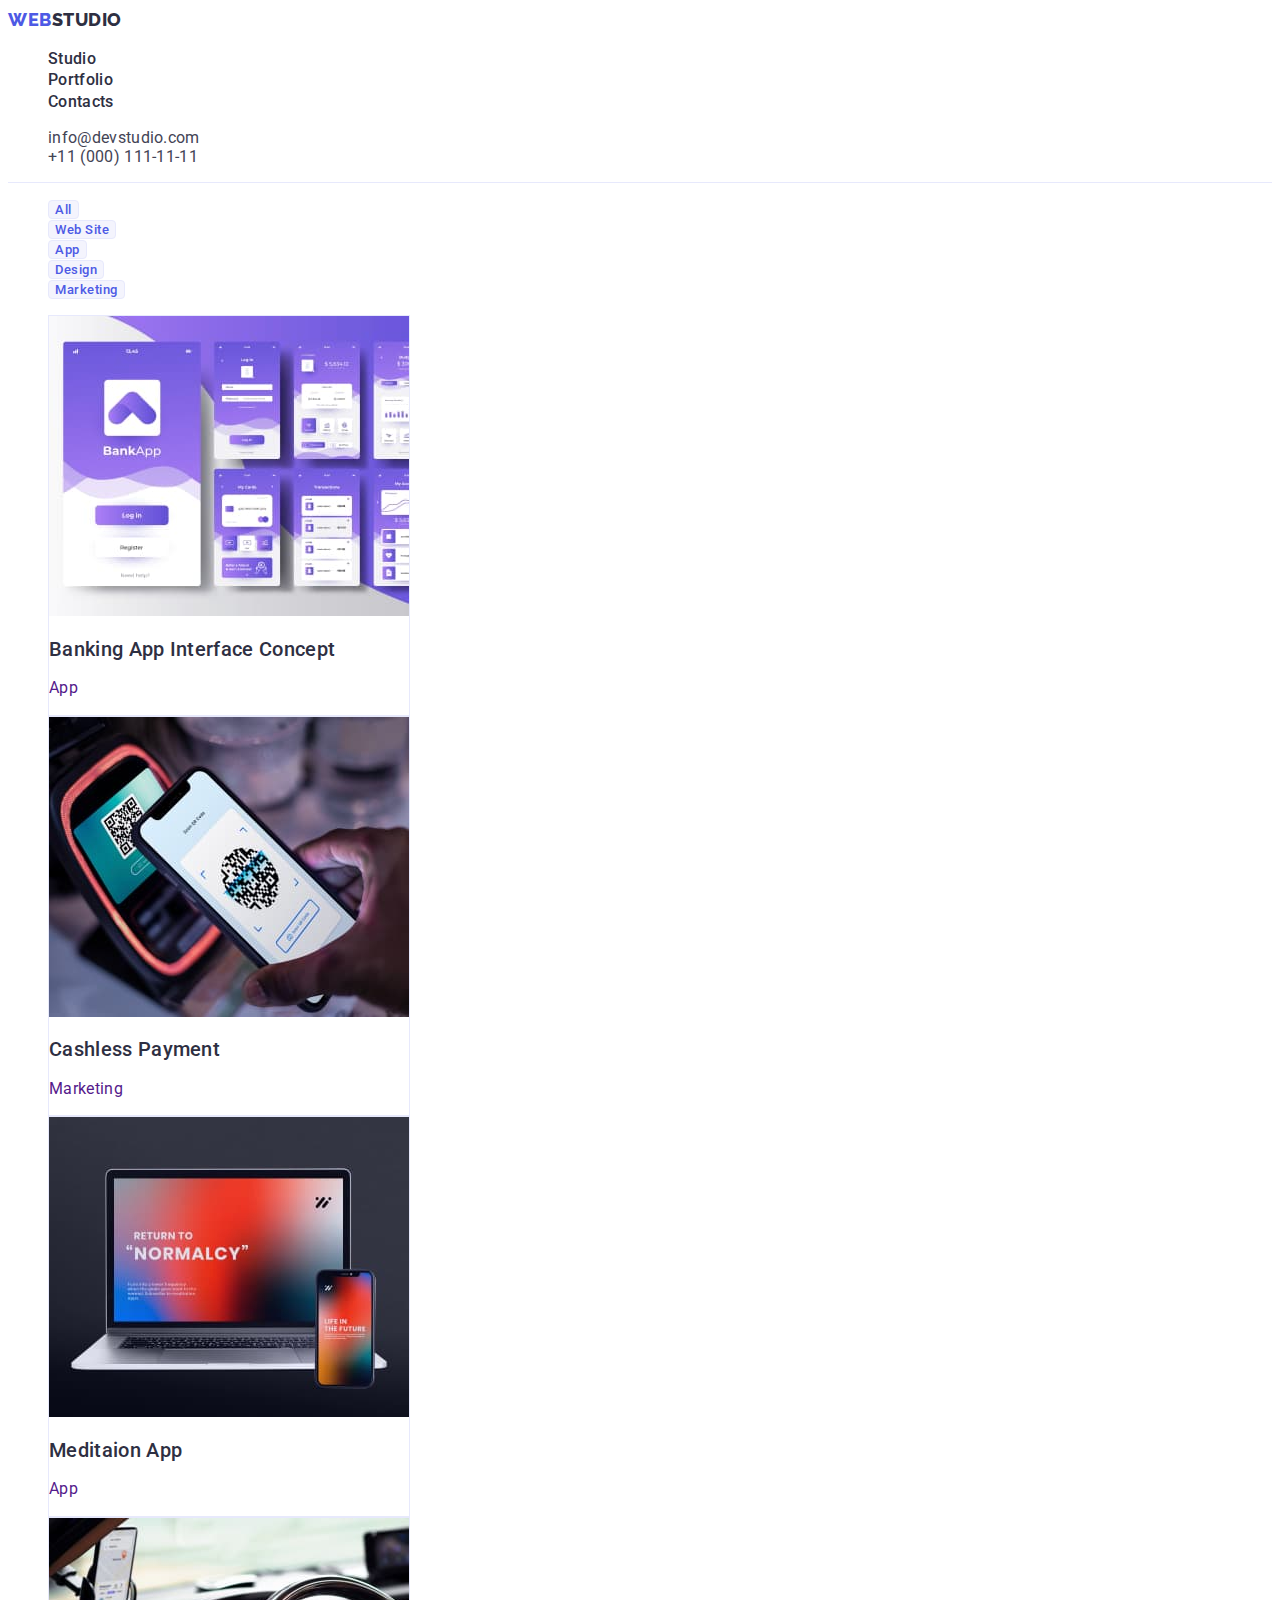
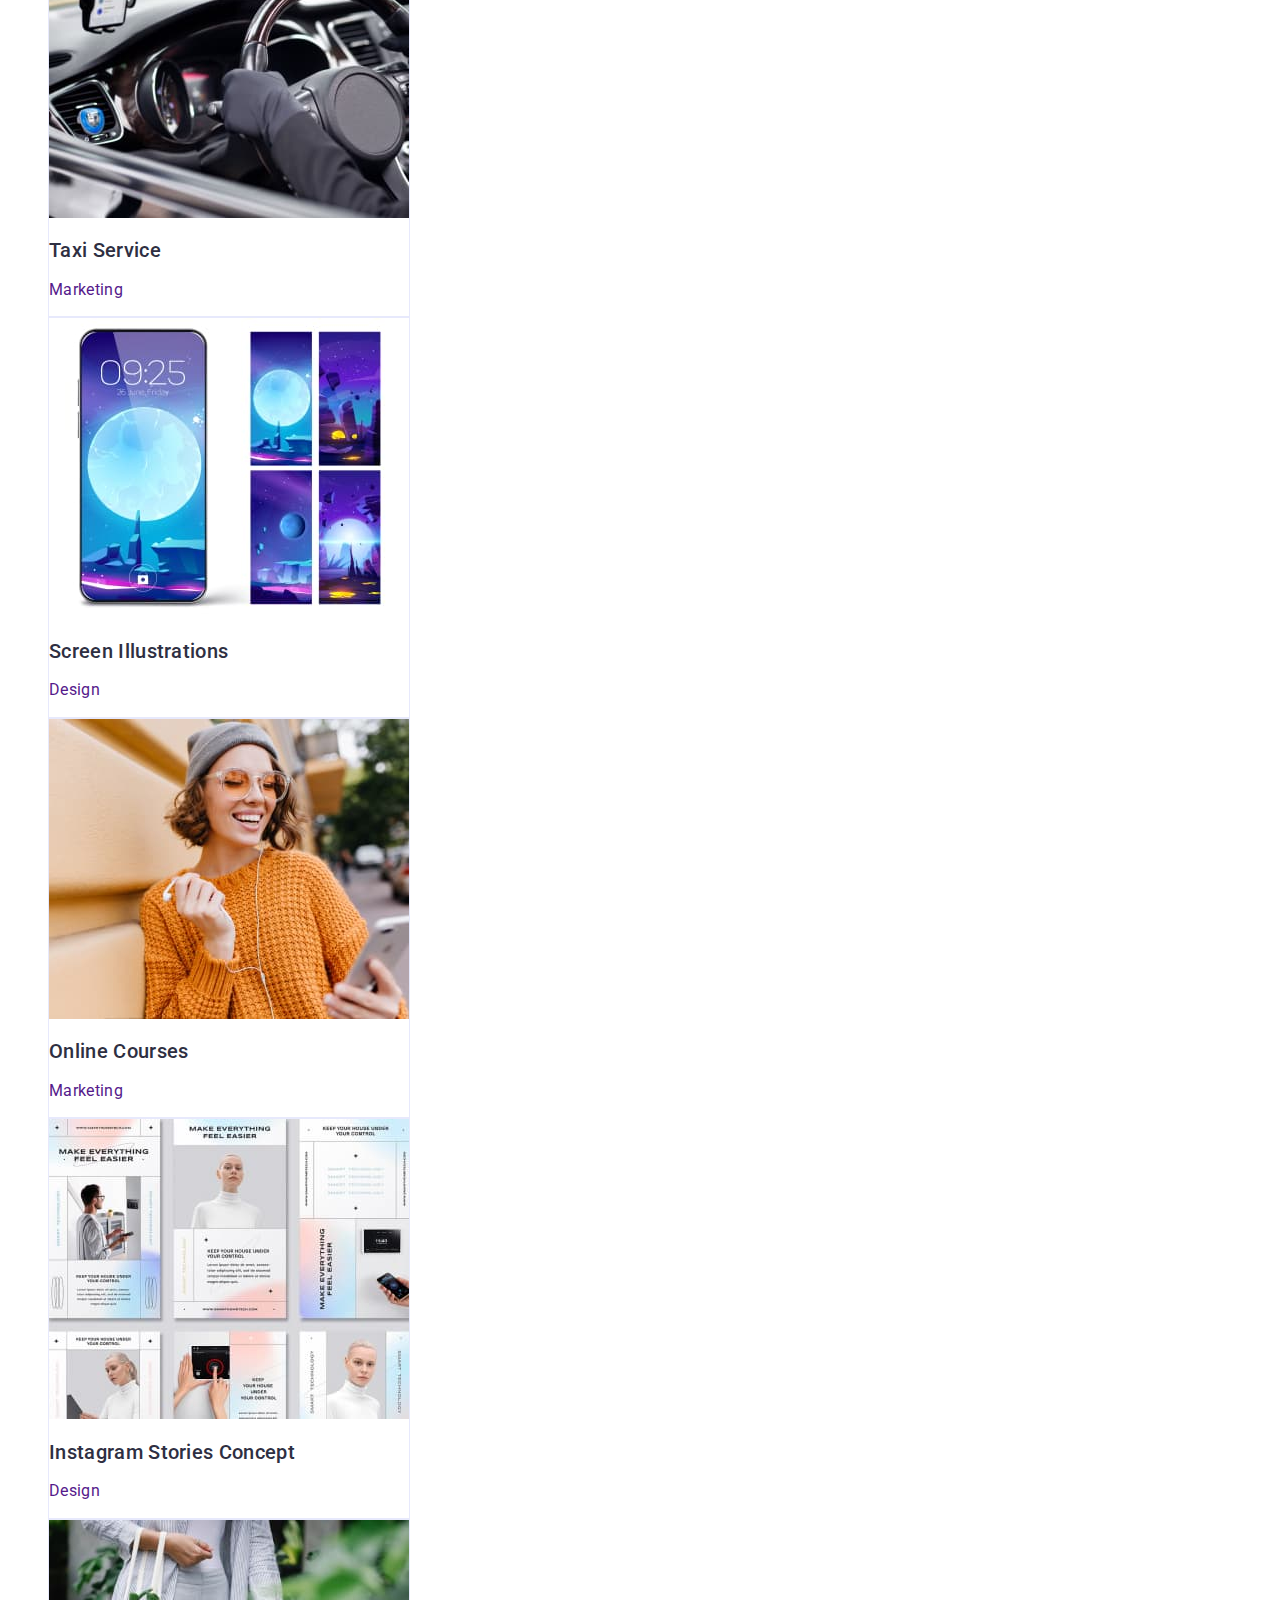
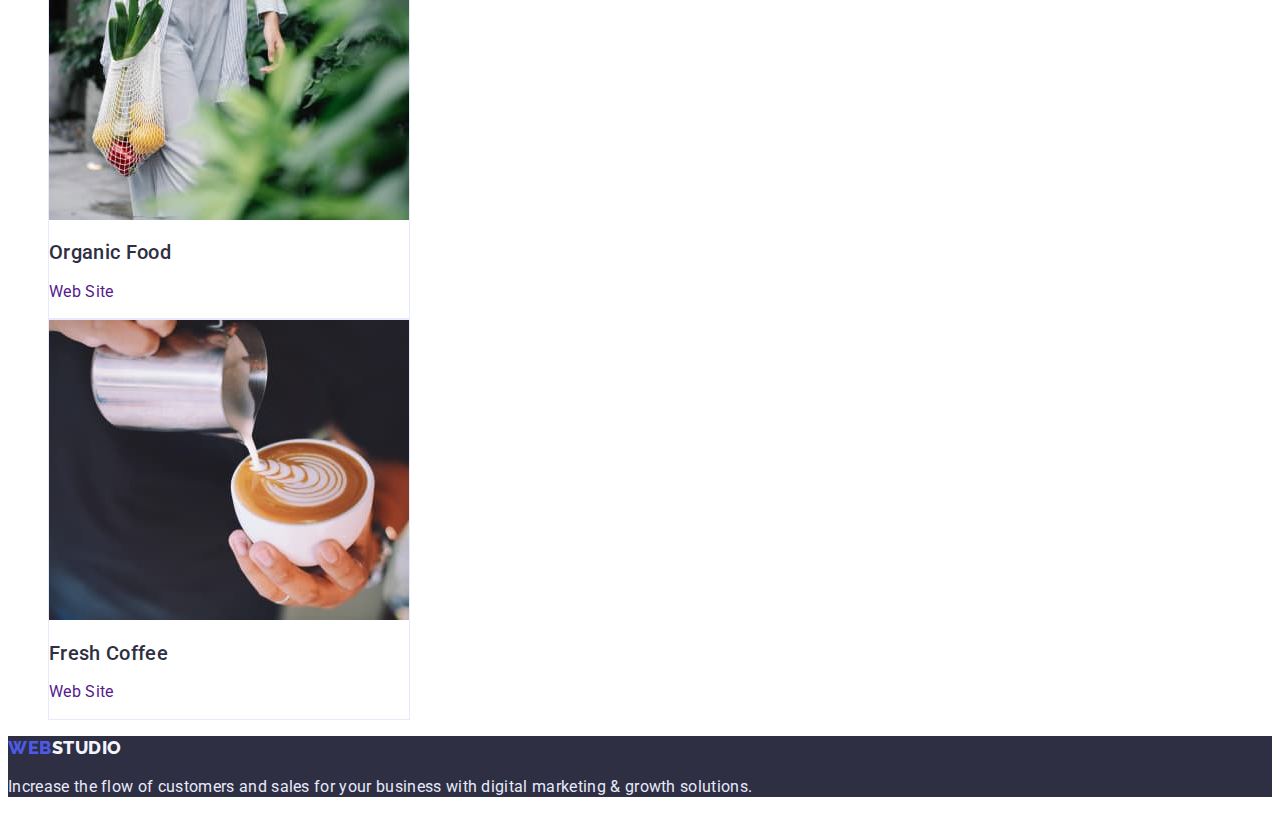
==== portfolio.html @ 5348a823 "Initial commit" ====
<!DOCTYPE html>
<html lang="en">
  <head>
    <meta charset="UTF-8" />
    <meta http-equiv="X-UA-Compatible" content="IE=edge" />
    <meta name="viewport" content="width=device-width, initial-scale=1.0" />
    <link rel="preconnect" href="https://fonts.googleapis.com" />
    <link rel="preconnect" href="https://fonts.gstatic.com" crossorigin />
    <link
      href="https://fonts.googleapis.com/css2?family=Roboto:wght@400;500;700&family=Raleway:wght@800&display=swap"
      rel="stylesheet"
    />
    <link rel="stylesheet" href="css/styles.css" />
    <title>Portfolio</title>
  </head>
  <body class="body">
    <header class="header">
      <!--Navigation-->
      <nav class="navigation">
        <!--Logo-->
        <a class="logo" href=".">Web<span class="header-logo">Studio</span></a>
        <ul class="nav-ul">
          <li><a class="nav-a" href=".">Studio</a></li>
          <li><a class="nav-a" href="portfolio.html">Portfolio</a></li>
          <li><a class="nav-a" href="">Contacts</a></li>
        </ul>
      </nav>
      <address class="address">
        <ul class="address-ul">
          <li>
            <a class="address-a" href="mailto:info@devstudio.com"
              >info@devstudio.com</a
            >
          </li>
          <li>
            <a class="address-a" href="tel:+110001111111"
              >+11 (000) 111-11-11</a
            >
          </li>
        </ul>
      </address>
    </header>
    <main class="portfolio-main">
      <!-- Hero -->
      <section class="portfolio-section-hero">
        <h1 class="visually-hidden">Portfolio</h1>
        <!-- buttons -->
        <ul class="portfolio-hero-btns">
          <li><button class="portfolio-hero-btn" type="button">All</button></li>
          <li>
            <button class="portfolio-hero-btn" type="button">Web Site</button>
          </li>
          <li><button class="portfolio-hero-btn" type="button">App</button></li>
          <li>
            <button class="portfolio-hero-btn" type="button">Design</button>
          </li>
          <li>
            <button class="portfolio-hero-btn" type="button">Marketing</button>
          </li>
        </ul>
        <!-- images -->
        <ul class="portfolio-hero-ul">
          <li class="portfolio-hero-items">
            <a class="portfolio-hero-a" href="">
              <img
                class="portfolio-hero-img"
                src="./images/img-portfolio1.jpg"
                alt="Banking App Interface"
              />
              <h2 class="portfolio-hero-h2">Banking App Interface Concept</h2>
              <p class="portfolio-hero-p">App</p>
            </a>
          </li>
          <li class="portfolio-hero-items">
            <a class="portfolio-hero-a" href="">
              <img
                class="portfolio-hero-img"
                src="./images/img-portfolio2.jpg"
                alt="Cashless payment"
              />
              <h2 class="portfolio-hero-h2">Cashless Payment</h2>
              <p class="portfolio-hero-p">Marketing</p>
            </a>
          </li>
          <li class="portfolio-hero-items">
            <a class="portfolio-hero-a" href="">
              <img
                class="portfolio-hero-img"
                src="./images/img-portfolio3.jpg"
                alt="Title pages mediation app"
              />
              <h2 class="portfolio-hero-h2">Meditaion App</h2>
              <p class="portfolio-hero-p">App</p>
            </a>
          </li>
          <li class="portfolio-hero-items">
            <a class="portfolio-hero-a" href="">
              <img
                class="portfolio-hero-img"
                src="./images/img-portfolio4.jpg"
                alt="Taxi cab"
              />
              <h2 class="portfolio-hero-h2">Taxi Service</h2>
              <p class="portfolio-hero-p">Marketing</p>
            </a>
          </li>
          <li class="portfolio-hero-items">
            <a class="portfolio-hero-a" href="">
              <img
                class="portfolio-hero-img"
                src="./images/img-portfolio5.jpg"
                alt="Screen Illustration"
              />
              <h2 class="portfolio-hero-h2">Screen Illustrations</h2>
              <p class="portfolio-hero-p">Design</p>
            </a>
          </li>
          <li class="portfolio-hero-items">
            <a class="portfolio-hero-a" href="">
              <img
                class="portfolio-hero-img"
                src="./images/img-portfolio6.jpg"
                alt="Smiling girl"
              />
              <h2 class="portfolio-hero-h2">Online Courses</h2>
              <p class="portfolio-hero-p">Marketing</p>
            </a>
          </li>
          <li class="portfolio-hero-items">
            <a class="portfolio-hero-a" href="">
              <img
                class="portfolio-hero-img"
                src="./images/img-portfolio7.jpg"
                alt="Instagram images"
              />
              <h2 class="portfolio-hero-h2">Instagram Stories Concept</h2>
              <p class="portfolio-hero-p">Design</p>
            </a>
          </li>
          <li class="portfolio-hero-items">
            <a class="portfolio-hero-a" href="">
              <img
                class="portfolio-hero-img"
                src="./images/img-portfolio8.jpg"
                alt="Girl carrying fruit"
              />
              <h2 class="portfolio-hero-h2">Organic Food</h2>
              <p class="portfolio-hero-p">Web Site</p>
            </a>
          </li>
          <li class="portfolio-hero-items">
            <a class="portfolio-hero-a" href="">
              <img
                class="portfolio-hero-img"
                src="./images/img-portfolio9.jpg"
                alt="Cup of fresh Coffee"
              />
              <h2 class="portfolio-hero-h2">Fresh Coffee</h2>
              <p class="portfolio-hero-p">Web Site</p>
            </a>
          </li>
        </ul>
      </section>
    </main>
    <footer class="footer">
      <!--Logo-->
      <a class="logo" href=".">Web<span class="footer-logo">Studio</span></a>
      <p class="footer-p">
        Increase the flow of customers and sales for your business with digital
        marketing & growth solutions.
      </p>
    </footer>
  </body>
</html>
---- css/styles.css ----
/* variables */
:root {
  --col-iris: #4d5ae5;
  --col-ocean: #404bbf;
  --col-navy-blue: #2e2f42;
  --col-green: #31d0aa;
  --col-slate: #434455;
  --col-light-slate: #8e8f99;
  --col-cornflower: #e7e9fc;
  --col-cloud: #f4f4fd;
  --col-navy-blue-modal: rgba(46, 47, 66, 0.4);
  --col-grey: rgba(46, 47, 66, 0.7);
  --col-white: #ffffff;
  --col-background: #e5e5e5;
  --col-btn-shadow: rgba(0, 0, 0, 0.15);
  --col-navy-blue-shadow1: rgba(46, 47, 66, 0.08);
  --col-navy-blue-shadow2: rgba(46, 47, 66, 0.16);
}
/* body */
.body {
  font-family: "Roboto", sans-serif;
  letter-spacing: 0.02em;
  color: var(--col-slate);
}
/* header */
.header {
  border-bottom: 1px solid var(--col-cornflower);
}
/* logo */
.logo {
  font-family: "Raleway", sans-serif;
  font-weight: 800;
  font-size: 18px;
  line-height: calc(24 / 18);
  letter-spacing: 0.03em;
  text-transform: uppercase;
  text-decoration: none;
  color: var(--col-iris);
}
.header-logo {
  color: var(--col-navy-blue);
}
/* nav */

.nav-ul {
  list-style: none;
}
.nav-a {
  font-weight: 500;
  line-height: calc(24 / 18);
  color: var(--col-navy-blue);
  text-decoration: none;
}
.nav-a:hover,
.nav-a:focus {
  color: var(--col-ocean);
}
/* address */
.address-ul {
  list-style: none;
}

.address-a {
  font-style: normal;
  text-decoration: none;
  color: var(--col-slate);
}
.address-a:focus,
.address-a:hover {
  color: var(--col-ocean);
}
/* index */
/* main */
/* index hero */
.index-section-hero {
  background-color: var(--col-navy-blue);
}
.index-hero-h1 {
  width: 494px;
  color: var(--col-white);
  text-align: center;
  font-size: 56px;
  line-height: calc(60 / 56);
}
.index-hero-btn {
  font-family: inherit;
  color: var(--col-white);
  cursor: pointer;
  background-color: var(--col-iris);
  font-weight: 500;
  line-height: calc(24 / 18);
  letter-spacing: 0.04em;
  box-shadow: 0px 4px 4px var(--col-btn-shadow);
  border-radius: 4px;
}
.index-hero-btn:focus,
.index-hero-btn:hover {
  background-color: var(--col-ocean);
}
.visually-hidden {
  position: absolute;
  width: 1px;
  height: 1px;
  margin: -1px;
  border: 0;
  padding: 0;

  white-space: nowrap;
  clip-path: inset(100%);
  clip: rect(0 0 0 0);
  overflow: hidden;
}
/* index section1 */
.index-section1-ul {
  list-style: none;
}
.index-section1-item {
  line-height: calc(24 / 18);
}
.index-section1-h3 {
  font-weight: 500;
  font-size: 20px;
  line-height: calc(24 / 20);
  color: var(--col-navy-blue);
}

/* index section2 work */
.index-section2-h2 {
  font-size: 36px;
  line-height: calc(40 / 36);
  text-align: center;
  text-transform: capitalize;
  color: var(--col-navy-blue);
}
.index-section2-ul {
  list-style: none;
}
.index-section2-item {
  width: 360px;
}
.index-section2-img-work {
  height: 300px;
  border: 1px solid var(--col-cornflower);
}
/* index section3 team */
.index-section3 {
  background-color: var(--col-cloud);
}
.index-section3-h2 {
  font-size: 36px;
  line-height: calc(40 / 36);
  text-align: center;
  text-transform: capitalize;
}
.index-section3-cards {
  list-style: none;
}
.index-section3-cards-item {
  background-color: var(--col-white);
  box-shadow: 0px 1px 6px var(--col-navy-blue-shadow1),
    0px 1px 1px var(--col-navy-blue-shadow2),
    0px 2px 1px var(--col-navy-blue-shadow1);
  border-radius: 0px 0px 4px 4px;
  width: 264px;
}
.index-section3-cards-img {
  height: 260px;
}
.index-section3-cards-h3 {
  font-weight: 500;
  font-size: 20px;
  line-height: calc(24 / 20);
  text-align: center;
  color: var(--col-navy-blue);
}
.index-section3-cards-p {
  line-height: calc(24 / 18);
  text-align: center;
}
/* footer */
.footer {
  background-color: var(--col-navy-blue);
}
.footer-logo {
  color: var(--col-cloud);
}
.footer-p {
  color: var(--col-cornflower);
  line-height: calc(24 / 18);
}
/* portfolio */
/* main */
/* hero */
.portfolio-hero-btns {
  list-style: none;
}
.portfolio-hero-btn {
  font-family: inherit;
  font-weight: 500;
  letter-spacing: 0.04em;
  color: var(--col-iris);
  cursor: pointer;
  background-color: var(--col-cloud);
  border: 1px solid var(--col-cornflower);
  border-radius: 4px;
}
.portfolio-hero-btn:focus,
.portfolio-hero-btn:hover {
  color: var(--col-white);
  background-color: var(--col-ocean);
}
.portfolio-hero-ul {
  list-style: none;
}
.portfolio-hero-items {
  border: 1px solid var(--col-cornflower);
  width: 360px;
}
.portfolio-hero-a {
  text-decoration: none;
}
.portfolio-hero-a:focus,
.portfolio-hero-a:hover {
  text-decoration: none;
  background-color: var(--col-iris);
}

.portfolio-hero-img {
  height: 300px;
}

.portfolio-hero-h2 {
  font-weight: 500;
  font-size: 20px;
  line-height: calc(24 / 20);
  color: var(--col-navy-blue);
}
.portfolio-hero-p {
  line-height: calc(24 / 18);
}
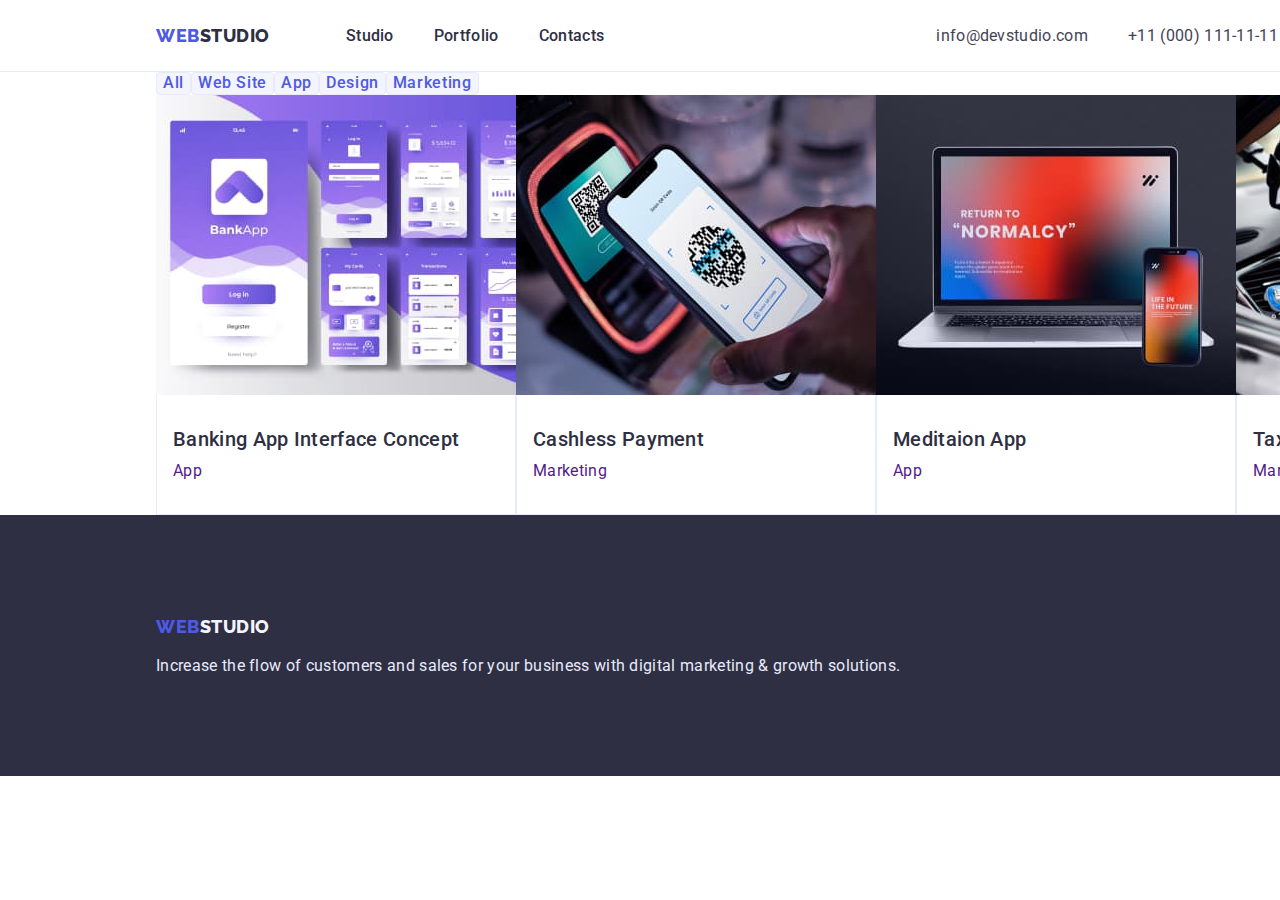
==== commit 607290cf: "css" ====
--- a/portfolio.html
+++ b/portfolio.html
@@ -10,165 +10,202 @@
       href="https://fonts.googleapis.com/css2?family=Roboto:wght@400;500;700&family=Raleway:wght@800&display=swap"
       rel="stylesheet"
     />
+    <link
+      rel="stylesheet"
+      href="https://cdnjs.cloudflare.com/ajax/libs/modern-normalize/1.0.0/modern-normalize.min.css"
+    />
     <link rel="stylesheet" href="css/styles.css" />
     <title>Portfolio</title>
   </head>
   <body class="body">
     <header class="header">
-      <!--Navigation-->
-      <nav class="navigation">
-        <!--Logo-->
+      <div class="container container-flex">
+        <!--Navigation-->
         <a class="logo" href=".">Web<span class="header-logo">Studio</span></a>
-        <ul class="nav-ul">
-          <li><a class="nav-a" href=".">Studio</a></li>
-          <li><a class="nav-a" href="portfolio.html">Portfolio</a></li>
-          <li><a class="nav-a" href="">Contacts</a></li>
-        </ul>
-      </nav>
-      <address class="address">
-        <ul class="address-ul">
-          <li>
-            <a class="address-a" href="mailto:info@devstudio.com"
-              >info@devstudio.com</a
-            >
-          </li>
-          <li>
-            <a class="address-a" href="tel:+110001111111"
-              >+11 (000) 111-11-11</a
-            >
-          </li>
-        </ul>
-      </address>
+        <nav class="navigation">
+          <!--Logo-->
+
+          <ul class="nav-ul">
+            <li><a class="nav-a" href=".">Studio</a></li>
+            <li><a class="nav-a" href="portfolio.html">Portfolio</a></li>
+            <li><a class="nav-a" href="">Contacts</a></li>
+          </ul>
+        </nav>
+        <address class="address">
+          <ul class="address-ul">
+            <li>
+              <a class="address-a" href="mailto:info@devstudio.com"
+                >info@devstudio.com</a
+              >
+            </li>
+            <li>
+              <a class="address-a" href="tel:+110001111111"
+                >+11 (000) 111-11-11</a
+              >
+            </li>
+          </ul>
+        </address>
+      </div>
     </header>
     <main class="portfolio-main">
       <!-- Hero -->
       <section class="portfolio-section-hero">
-        <h1 class="visually-hidden">Portfolio</h1>
-        <!-- buttons -->
-        <ul class="portfolio-hero-btns">
-          <li><button class="portfolio-hero-btn" type="button">All</button></li>
-          <li>
-            <button class="portfolio-hero-btn" type="button">Web Site</button>
-          </li>
-          <li><button class="portfolio-hero-btn" type="button">App</button></li>
-          <li>
-            <button class="portfolio-hero-btn" type="button">Design</button>
-          </li>
-          <li>
-            <button class="portfolio-hero-btn" type="button">Marketing</button>
-          </li>
-        </ul>
-        <!-- images -->
-        <ul class="portfolio-hero-ul">
-          <li class="portfolio-hero-items">
-            <a class="portfolio-hero-a" href="">
-              <img
-                class="portfolio-hero-img"
-                src="./images/img-portfolio1.jpg"
-                alt="Banking App Interface"
-              />
-              <h2 class="portfolio-hero-h2">Banking App Interface Concept</h2>
-              <p class="portfolio-hero-p">App</p>
-            </a>
-          </li>
-          <li class="portfolio-hero-items">
-            <a class="portfolio-hero-a" href="">
-              <img
-                class="portfolio-hero-img"
-                src="./images/img-portfolio2.jpg"
-                alt="Cashless payment"
-              />
-              <h2 class="portfolio-hero-h2">Cashless Payment</h2>
-              <p class="portfolio-hero-p">Marketing</p>
-            </a>
-          </li>
-          <li class="portfolio-hero-items">
-            <a class="portfolio-hero-a" href="">
-              <img
-                class="portfolio-hero-img"
-                src="./images/img-portfolio3.jpg"
-                alt="Title pages mediation app"
-              />
-              <h2 class="portfolio-hero-h2">Meditaion App</h2>
-              <p class="portfolio-hero-p">App</p>
-            </a>
-          </li>
-          <li class="portfolio-hero-items">
-            <a class="portfolio-hero-a" href="">
-              <img
-                class="portfolio-hero-img"
-                src="./images/img-portfolio4.jpg"
-                alt="Taxi cab"
-              />
-              <h2 class="portfolio-hero-h2">Taxi Service</h2>
-              <p class="portfolio-hero-p">Marketing</p>
-            </a>
-          </li>
-          <li class="portfolio-hero-items">
-            <a class="portfolio-hero-a" href="">
-              <img
-                class="portfolio-hero-img"
-                src="./images/img-portfolio5.jpg"
-                alt="Screen Illustration"
-              />
-              <h2 class="portfolio-hero-h2">Screen Illustrations</h2>
-              <p class="portfolio-hero-p">Design</p>
-            </a>
-          </li>
-          <li class="portfolio-hero-items">
-            <a class="portfolio-hero-a" href="">
-              <img
-                class="portfolio-hero-img"
-                src="./images/img-portfolio6.jpg"
-                alt="Smiling girl"
-              />
-              <h2 class="portfolio-hero-h2">Online Courses</h2>
-              <p class="portfolio-hero-p">Marketing</p>
-            </a>
-          </li>
-          <li class="portfolio-hero-items">
-            <a class="portfolio-hero-a" href="">
-              <img
-                class="portfolio-hero-img"
-                src="./images/img-portfolio7.jpg"
-                alt="Instagram images"
-              />
-              <h2 class="portfolio-hero-h2">Instagram Stories Concept</h2>
-              <p class="portfolio-hero-p">Design</p>
-            </a>
-          </li>
-          <li class="portfolio-hero-items">
-            <a class="portfolio-hero-a" href="">
-              <img
-                class="portfolio-hero-img"
-                src="./images/img-portfolio8.jpg"
-                alt="Girl carrying fruit"
-              />
-              <h2 class="portfolio-hero-h2">Organic Food</h2>
-              <p class="portfolio-hero-p">Web Site</p>
-            </a>
-          </li>
-          <li class="portfolio-hero-items">
-            <a class="portfolio-hero-a" href="">
-              <img
-                class="portfolio-hero-img"
-                src="./images/img-portfolio9.jpg"
-                alt="Cup of fresh Coffee"
-              />
-              <h2 class="portfolio-hero-h2">Fresh Coffee</h2>
-              <p class="portfolio-hero-p">Web Site</p>
-            </a>
-          </li>
-        </ul>
+        <div class="container">
+          <h1 class="visually-hidden">Portfolio</h1>
+          <!-- buttons -->
+          <ul class="portfolio-hero-btns">
+            <li>
+              <button class="portfolio-hero-btn" type="button">All</button>
+            </li>
+            <li>
+              <button class="portfolio-hero-btn" type="button">Web Site</button>
+            </li>
+            <li>
+              <button class="portfolio-hero-btn" type="button">App</button>
+            </li>
+            <li>
+              <button class="portfolio-hero-btn" type="button">Design</button>
+            </li>
+            <li>
+              <button class="portfolio-hero-btn" type="button">
+                Marketing
+              </button>
+            </li>
+          </ul>
+          <!-- images -->
+          <ul class="portfolio-hero-ul">
+            <li class="portfolio-hero-items">
+              <a class="portfolio-hero-a" href="">
+                <img
+                  class="portfolio-hero-img"
+                  src="./images/img-portfolio1.jpg"
+                  alt="Banking App Interface"
+                />
+                <div class="portfolio-hero-text">
+                  <h2 class="portfolio-hero-h2">
+                    Banking App Interface Concept
+                  </h2>
+                  <p class="portfolio-hero-p">App</p>
+                </div>
+              </a>
+            </li>
+            <li class="portfolio-hero-items">
+              <a class="portfolio-hero-a" href="">
+                <img
+                  class="portfolio-hero-img"
+                  src="./images/img-portfolio2.jpg"
+                  alt="Cashless payment"
+                />
+                <div class="portfolio-hero-text">
+                  <h2 class="portfolio-hero-h2">Cashless Payment</h2>
+                  <p class="portfolio-hero-p">Marketing</p>
+                </div>
+              </a>
+            </li>
+            <li class="portfolio-hero-items">
+              <a class="portfolio-hero-a" href="">
+                <img
+                  class="portfolio-hero-img"
+                  src="./images/img-portfolio3.jpg"
+                  alt="Title pages mediation app"
+                />
+                <div class="portfolio-hero-text">
+                  <h2 class="portfolio-hero-h2">Meditaion App</h2>
+                  <p class="portfolio-hero-p">App</p>
+                </div>
+              </a>
+            </li>
+            <li class="portfolio-hero-items">
+              <a class="portfolio-hero-a" href="">
+                <img
+                  class="portfolio-hero-img"
+                  src="./images/img-portfolio4.jpg"
+                  alt="Taxi cab"
+                />
+                <div class="portfolio-hero-text">
+                  <h2 class="portfolio-hero-h2">Taxi Service</h2>
+                  <p class="portfolio-hero-p">Marketing</p>
+                </div>
+              </a>
+            </li>
+            <li class="portfolio-hero-items">
+              <a class="portfolio-hero-a" href="">
+                <img
+                  class="portfolio-hero-img"
+                  src="./images/img-portfolio5.jpg"
+                  alt="Screen Illustration"
+                />
+                <div class="portfolio-hero-text">
+                  <h2 class="portfolio-hero-h2">Screen Illustrations</h2>
+                  <p class="portfolio-hero-p">Design</p>
+                </div>
+              </a>
+            </li>
+            <li class="portfolio-hero-items">
+              <a class="portfolio-hero-a" href="">
+                <img
+                  class="portfolio-hero-img"
+                  src="./images/img-portfolio6.jpg"
+                  alt="Smiling girl"
+                />
+                <div class="portfolio-hero-text">
+                  <h2 class="portfolio-hero-h2">Online Courses</h2>
+                  <p class="portfolio-hero-p">Marketing</p>
+                </div>
+              </a>
+            </li>
+            <li class="portfolio-hero-items">
+              <a class="portfolio-hero-a" href="">
+                <img
+                  class="portfolio-hero-img"
+                  src="./images/img-portfolio7.jpg"
+                  alt="Instagram images"
+                />
+                <div class="portfolio-hero-text">
+                  <h2 class="portfolio-hero-h2">Instagram Stories Concept</h2>
+                  <p class="portfolio-hero-p">Design</p>
+                </div>
+              </a>
+            </li>
+            <li class="portfolio-hero-items">
+              <a class="portfolio-hero-a" href="">
+                <img
+                  class="portfolio-hero-img"
+                  src="./images/img-portfolio8.jpg"
+                  alt="Girl carrying fruit"
+                />
+                <div class="portfolio-hero-text">
+                  <h2 class="portfolio-hero-h2">Organic Food</h2>
+                  <p class="portfolio-hero-p">Web Site</p>
+                </div>
+              </a>
+            </li>
+            <li class="portfolio-hero-items">
+              <a class="portfolio-hero-a" href="">
+                <img
+                  class="portfolio-hero-img"
+                  src="./images/img-portfolio9.jpg"
+                  alt="Cup of fresh Coffee"
+                />
+                <div class="portfolio-hero-text">
+                  <h2 class="portfolio-hero-h2">Fresh Coffee</h2>
+                  <p class="portfolio-hero-p">Web Site</p>
+                </div>
+              </a>
+            </li>
+          </ul>
+        </div>
       </section>
     </main>
     <footer class="footer">
-      <!--Logo-->
-      <a class="logo" href=".">Web<span class="footer-logo">Studio</span></a>
-      <p class="footer-p">
-        Increase the flow of customers and sales for your business with digital
-        marketing & growth solutions.
-      </p>
+      <div class="container">
+        <!--Logo-->
+        <a class="logo" href=".">Web<span class="footer-logo">Studio</span></a>
+        <p class="footer-p">
+          Increase the flow of customers and sales for your business with
+          digital marketing & growth solutions.
+        </p>
+      </div>
     </footer>
   </body>
 </html>
--- a/css/styles.css
+++ b/css/styles.css
@@ -16,16 +16,47 @@
   --col-navy-blue-shadow1: rgba(46, 47, 66, 0.08);
   --col-navy-blue-shadow2: rgba(46, 47, 66, 0.16);
 }
+h1,
+h2,
+h3,
+p {
+  margin: 0;
+}
+ul {
+  margin: 0;
+  padding: 0;
+  display: flex;
+}
+img {
+  display: block;
+}
+/* container */
+.container {
+  width: 1158px;
+  padding-left: 15px;
+  padding-right: 15px;
+  margin-left: auto;
+  margin-right: auto;
+}
+.container-flex {
+  display: flex;
+  align-items: center;
+  gap: 76px;
+}
 /* body */
 .body {
   font-family: "Roboto", sans-serif;
   letter-spacing: 0.02em;
   color: var(--col-slate);
+  width: 1440px;
 }
 /* header */
 .header {
   border-bottom: 1px solid var(--col-cornflower);
-}
+  padding-top: 24px;
+  padding-bottom: 23.2px;
+}
+
 /* logo */
 .logo {
   font-family: "Raleway", sans-serif;
@@ -41,9 +72,13 @@
   color: var(--col-navy-blue);
 }
 /* nav */
-
+.navigation {
+  margin-right: 256px;
+}
 .nav-ul {
-  list-style: none;
+  /* display: inherit; */
+  list-style: none;
+  gap: 40px;
 }
 .nav-a {
   font-weight: 500;
@@ -57,7 +92,9 @@
 }
 /* address */
 .address-ul {
-  list-style: none;
+  /* display: flex; */
+  list-style: none;
+  gap: 40px;
 }
 
 .address-a {
@@ -74,6 +111,7 @@
 /* index hero */
 .index-section-hero {
   background-color: var(--col-navy-blue);
+  padding: 188px;
 }
 .index-hero-h1 {
   width: 494px;
@@ -81,6 +119,9 @@
   text-align: center;
   font-size: 56px;
   line-height: calc(60 / 56);
+  margin-right: auto;
+  margin-left: auto;
+  margin-bottom: 48px;
 }
 .index-hero-btn {
   font-family: inherit;
@@ -92,6 +133,10 @@
   letter-spacing: 0.04em;
   box-shadow: 0px 4px 4px var(--col-btn-shadow);
   border-radius: 4px;
+  padding: 16px 32px;
+  display: block;
+  margin-right: auto;
+  margin-left: auto;
 }
 .index-hero-btn:focus,
 .index-hero-btn:hover {
@@ -180,6 +225,8 @@
 /* footer */
 .footer {
   background-color: var(--col-navy-blue);
+  padding-top: 100px;
+  padding-bottom: 100px;
 }
 .footer-logo {
   color: var(--col-cloud);
@@ -187,6 +234,8 @@
 .footer-p {
   color: var(--col-cornflower);
   line-height: calc(24 / 18);
+  margin-top: 16px;
+  /* margin-right: 864px; */
 }
 /* portfolio */
 /* main */
@@ -213,7 +262,6 @@
   list-style: none;
 }
 .portfolio-hero-items {
-  border: 1px solid var(--col-cornflower);
   width: 360px;
 }
 .portfolio-hero-a {
@@ -228,13 +276,22 @@
 .portfolio-hero-img {
   height: 300px;
 }
-
+.portfolio-hero-text {
+  /* border: 1px solid var(--col-cornflower); */
+  border-left: 1px solid var(--col-cornflower);
+  border-right: 1px solid var(--col-cornflower);
+  border-bottom: 1px solid var(--col-cornflower);
+  padding-top: 32px;
+  padding-bottom: 31.2px;
+  padding-left: 16px;
+}
 .portfolio-hero-h2 {
+  margin-bottom: 8px;
   font-weight: 500;
   font-size: 20px;
   line-height: calc(24 / 20);
   color: var(--col-navy-blue);
 }
 .portfolio-hero-p {
-  line-height: calc(24 / 18);
-}
+  line-height: calc(24 / 16);
+}
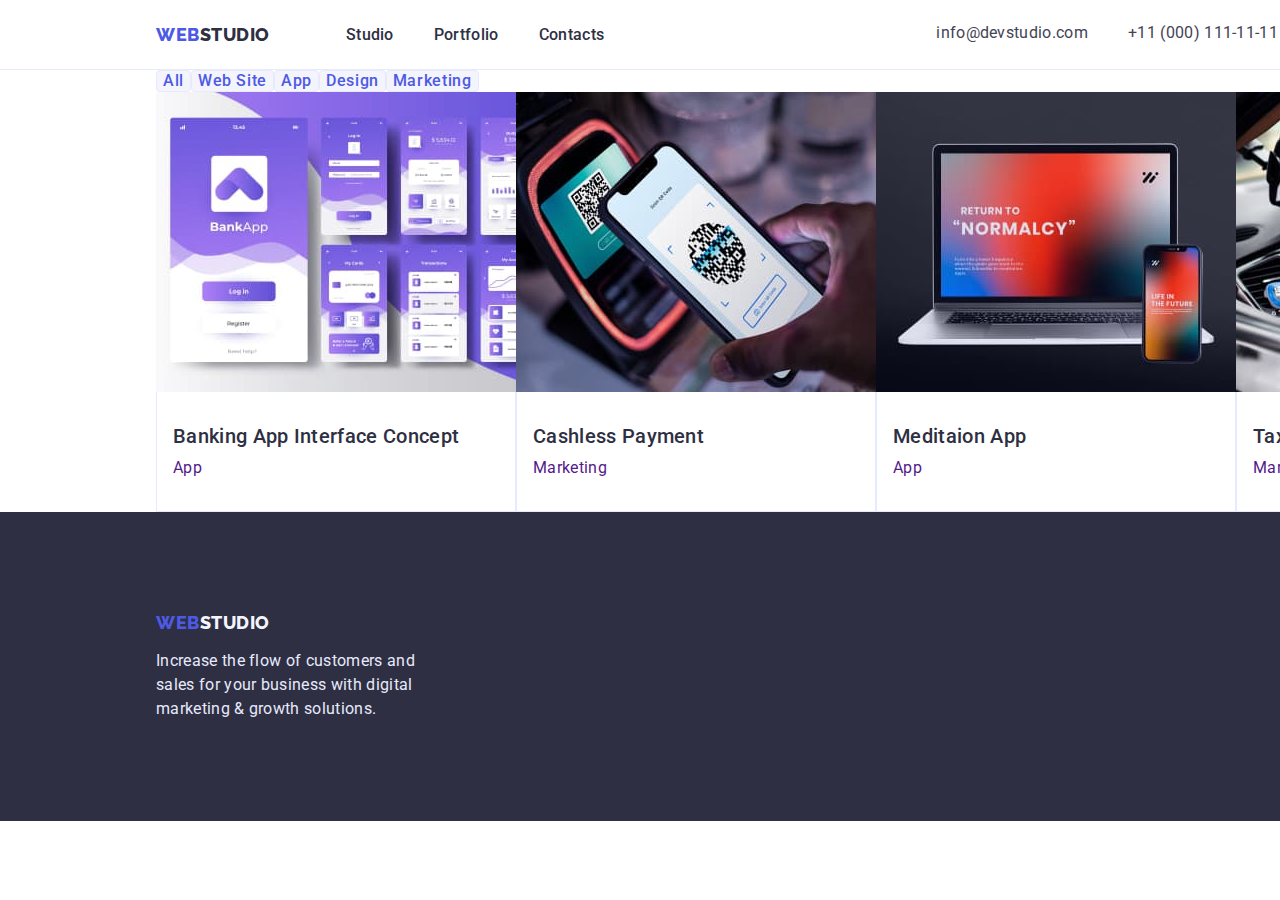
==== commit 392357e9: "index" ====
--- a/portfolio.html
+++ b/portfolio.html
@@ -19,7 +19,7 @@
   </head>
   <body class="body">
     <header class="header">
-      <div class="container container-flex">
+      <div class="container flex-header">
         <!--Navigation-->
         <a class="logo" href=".">Web<span class="header-logo">Studio</span></a>
         <nav class="navigation">
--- a/css/styles.css
+++ b/css/styles.css
@@ -38,10 +38,13 @@
   margin-left: auto;
   margin-right: auto;
 }
-.container-flex {
+.flex-header {
   display: flex;
-  align-items: center;
+  /* align-items: center; */
   gap: 76px;
+}
+.index-section-flex {
+  gap: 24px;
 }
 /* body */
 .body {
@@ -62,7 +65,7 @@
   font-family: "Raleway", sans-serif;
   font-weight: 800;
   font-size: 18px;
-  line-height: calc(24 / 18);
+  line-height: calc(21 / 18);
   letter-spacing: 0.03em;
   text-transform: uppercase;
   text-decoration: none;
@@ -111,7 +114,7 @@
 /* index hero */
 .index-section-hero {
   background-color: var(--col-navy-blue);
-  padding: 188px;
+  padding: 188px 0px;
 }
 .index-hero-h1 {
   width: 494px;
@@ -158,17 +161,23 @@
 /* index section1 */
 .index-section1-ul {
   list-style: none;
+  gap: 24px;
+  padding: 120px 0px;
 }
 .index-section1-item {
   line-height: calc(24 / 18);
+  width: 264px;
 }
 .index-section1-h3 {
   font-weight: 500;
   font-size: 20px;
   line-height: calc(24 / 20);
   color: var(--col-navy-blue);
-}
-
+  margin-bottom: 8px;
+}
+.index-section2 {
+  margin-bottom: 120px;
+}
 /* index section2 work */
 .index-section2-h2 {
   font-size: 36px;
@@ -176,6 +185,7 @@
   text-align: center;
   text-transform: capitalize;
   color: var(--col-navy-blue);
+  margin-bottom: 72px;
 }
 .index-section2-ul {
   list-style: none;
@@ -190,12 +200,14 @@
 /* index section3 team */
 .index-section3 {
   background-color: var(--col-cloud);
+  padding: 120px 0px;
 }
 .index-section3-h2 {
   font-size: 36px;
   line-height: calc(40 / 36);
   text-align: center;
   text-transform: capitalize;
+  margin-bottom: 72px;
 }
 .index-section3-cards {
   list-style: none;
@@ -225,17 +237,16 @@
 /* footer */
 .footer {
   background-color: var(--col-navy-blue);
-  padding-top: 100px;
-  padding-bottom: 100px;
+  padding: 100px 0px;
 }
 .footer-logo {
   color: var(--col-cloud);
 }
 .footer-p {
   color: var(--col-cornflower);
-  line-height: calc(24 / 18);
+  line-height: calc(24 / 16);
   margin-top: 16px;
-  /* margin-right: 864px; */
+  margin-right: 864px;
 }
 /* portfolio */
 /* main */
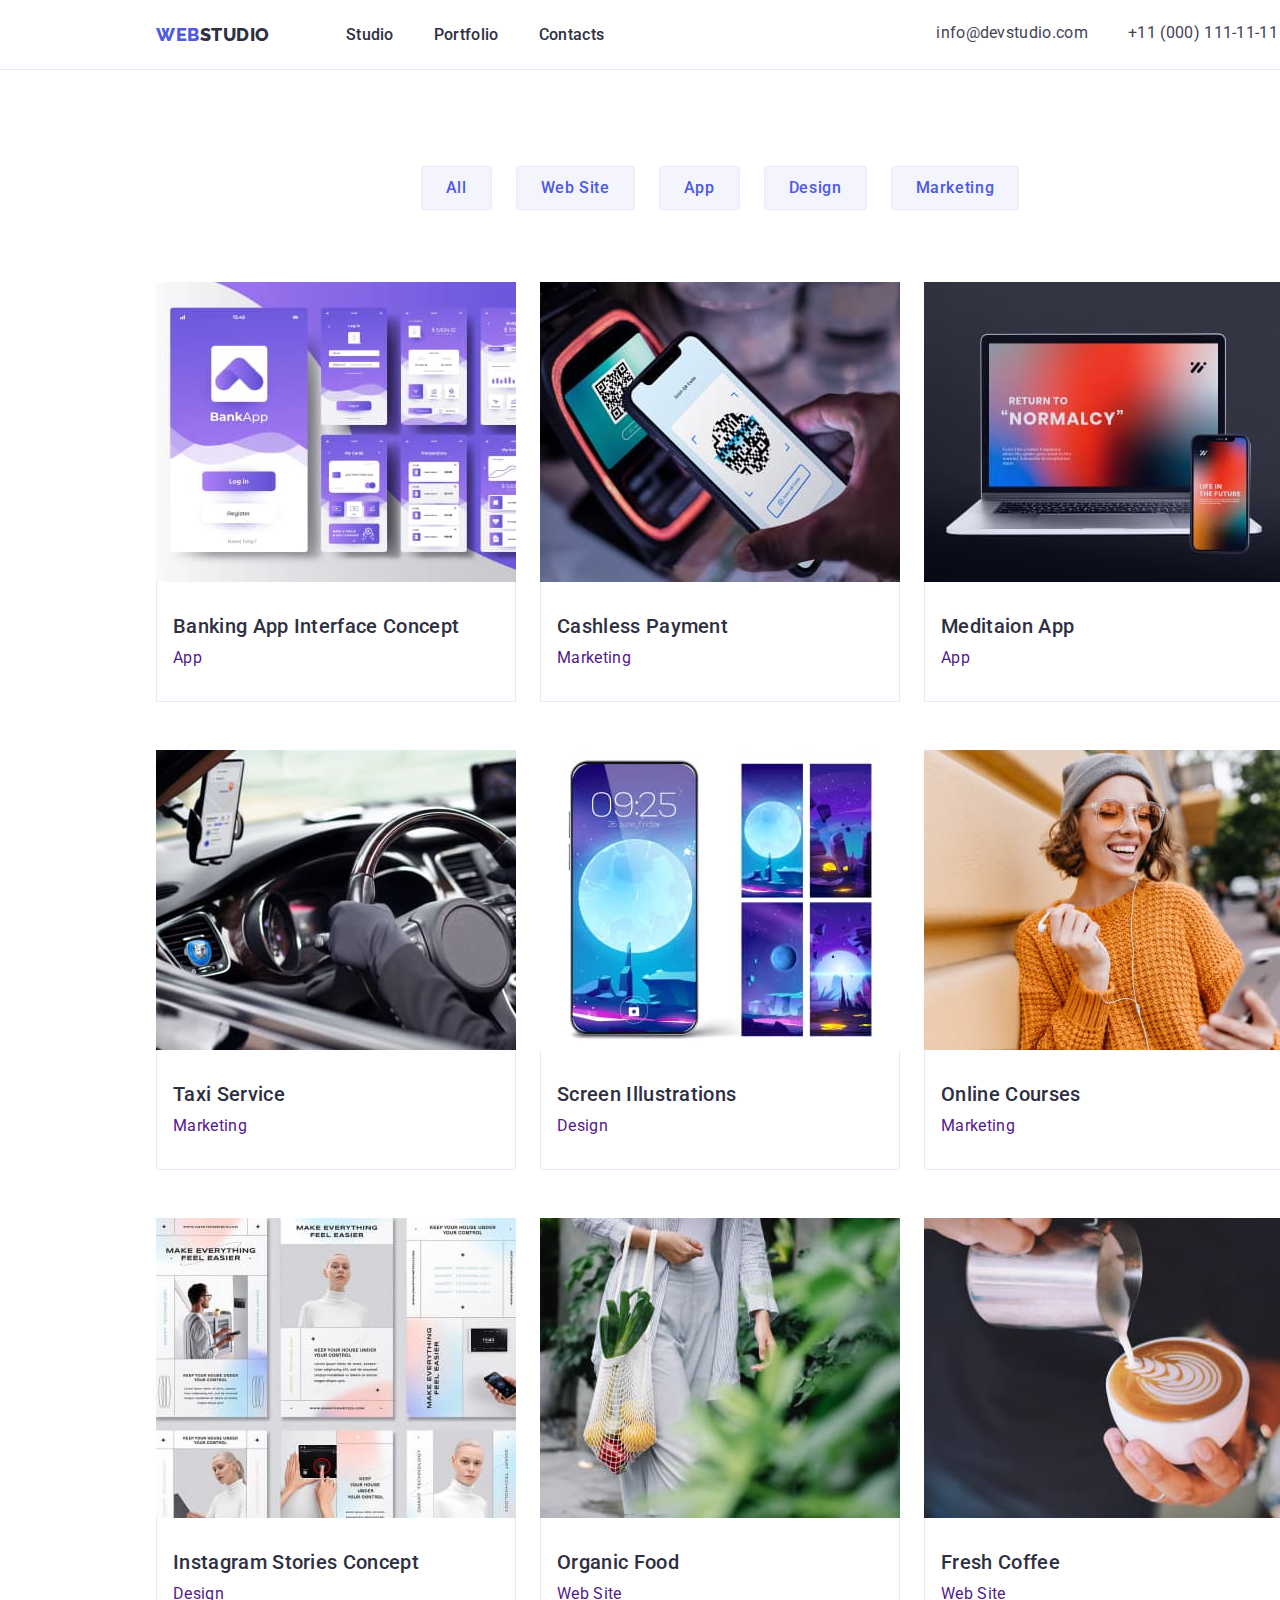
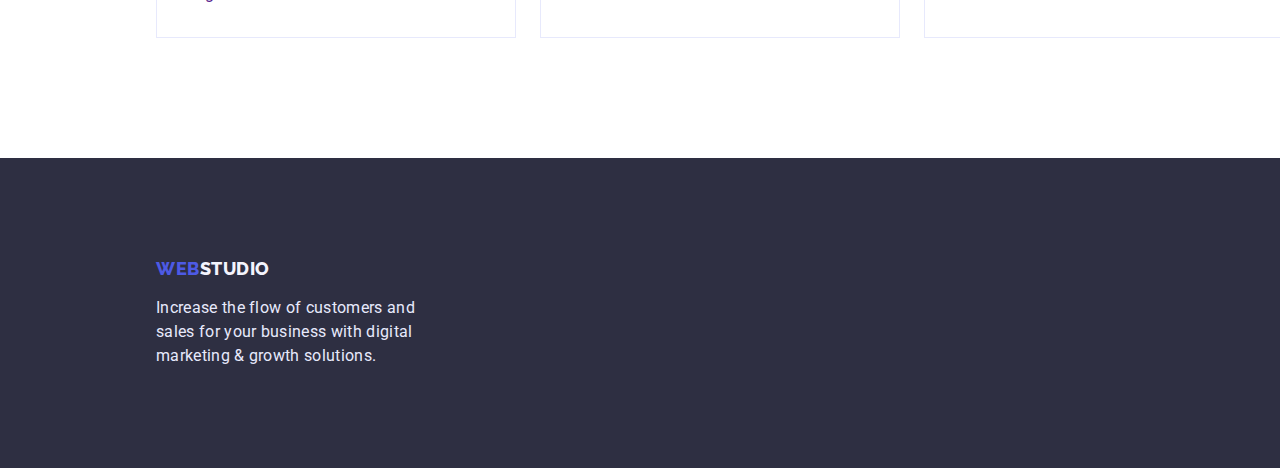
==== commit 1cb8f138: "flex" ====
--- a/portfolio.html
+++ b/portfolio.html
@@ -53,7 +53,7 @@
         <div class="container">
           <h1 class="visually-hidden">Portfolio</h1>
           <!-- buttons -->
-          <ul class="portfolio-hero-btns">
+          <ul class="portfolio-hero-btns index-section-flex">
             <li>
               <button class="portfolio-hero-btn" type="button">All</button>
             </li>
--- a/css/styles.css
+++ b/css/styles.css
@@ -46,6 +46,7 @@
 .index-section-flex {
   gap: 24px;
 }
+
 /* body */
 .body {
   font-family: "Roboto", sans-serif;
@@ -223,12 +224,16 @@
 .index-section3-cards-img {
   height: 260px;
 }
+.index-section3-cards-text {
+  padding: 32px 0px;
+}
 .index-section3-cards-h3 {
   font-weight: 500;
   font-size: 20px;
   line-height: calc(24 / 20);
   text-align: center;
   color: var(--col-navy-blue);
+  margin-bottom: 8px;
 }
 .index-section3-cards-p {
   line-height: calc(24 / 18);
@@ -253,6 +258,9 @@
 /* hero */
 .portfolio-hero-btns {
   list-style: none;
+  justify-content: center;
+  margin-top: 96px;
+  margin-bottom: 72px;
 }
 .portfolio-hero-btn {
   font-family: inherit;
@@ -263,6 +271,7 @@
   background-color: var(--col-cloud);
   border: 1px solid var(--col-cornflower);
   border-radius: 4px;
+  padding: 12px 24px;
 }
 .portfolio-hero-btn:focus,
 .portfolio-hero-btn:hover {
@@ -271,6 +280,9 @@
 }
 .portfolio-hero-ul {
   list-style: none;
+  flex-wrap: wrap;
+  gap: 48px 24px;
+  margin-bottom: 120px;
 }
 .portfolio-hero-items {
   width: 360px;
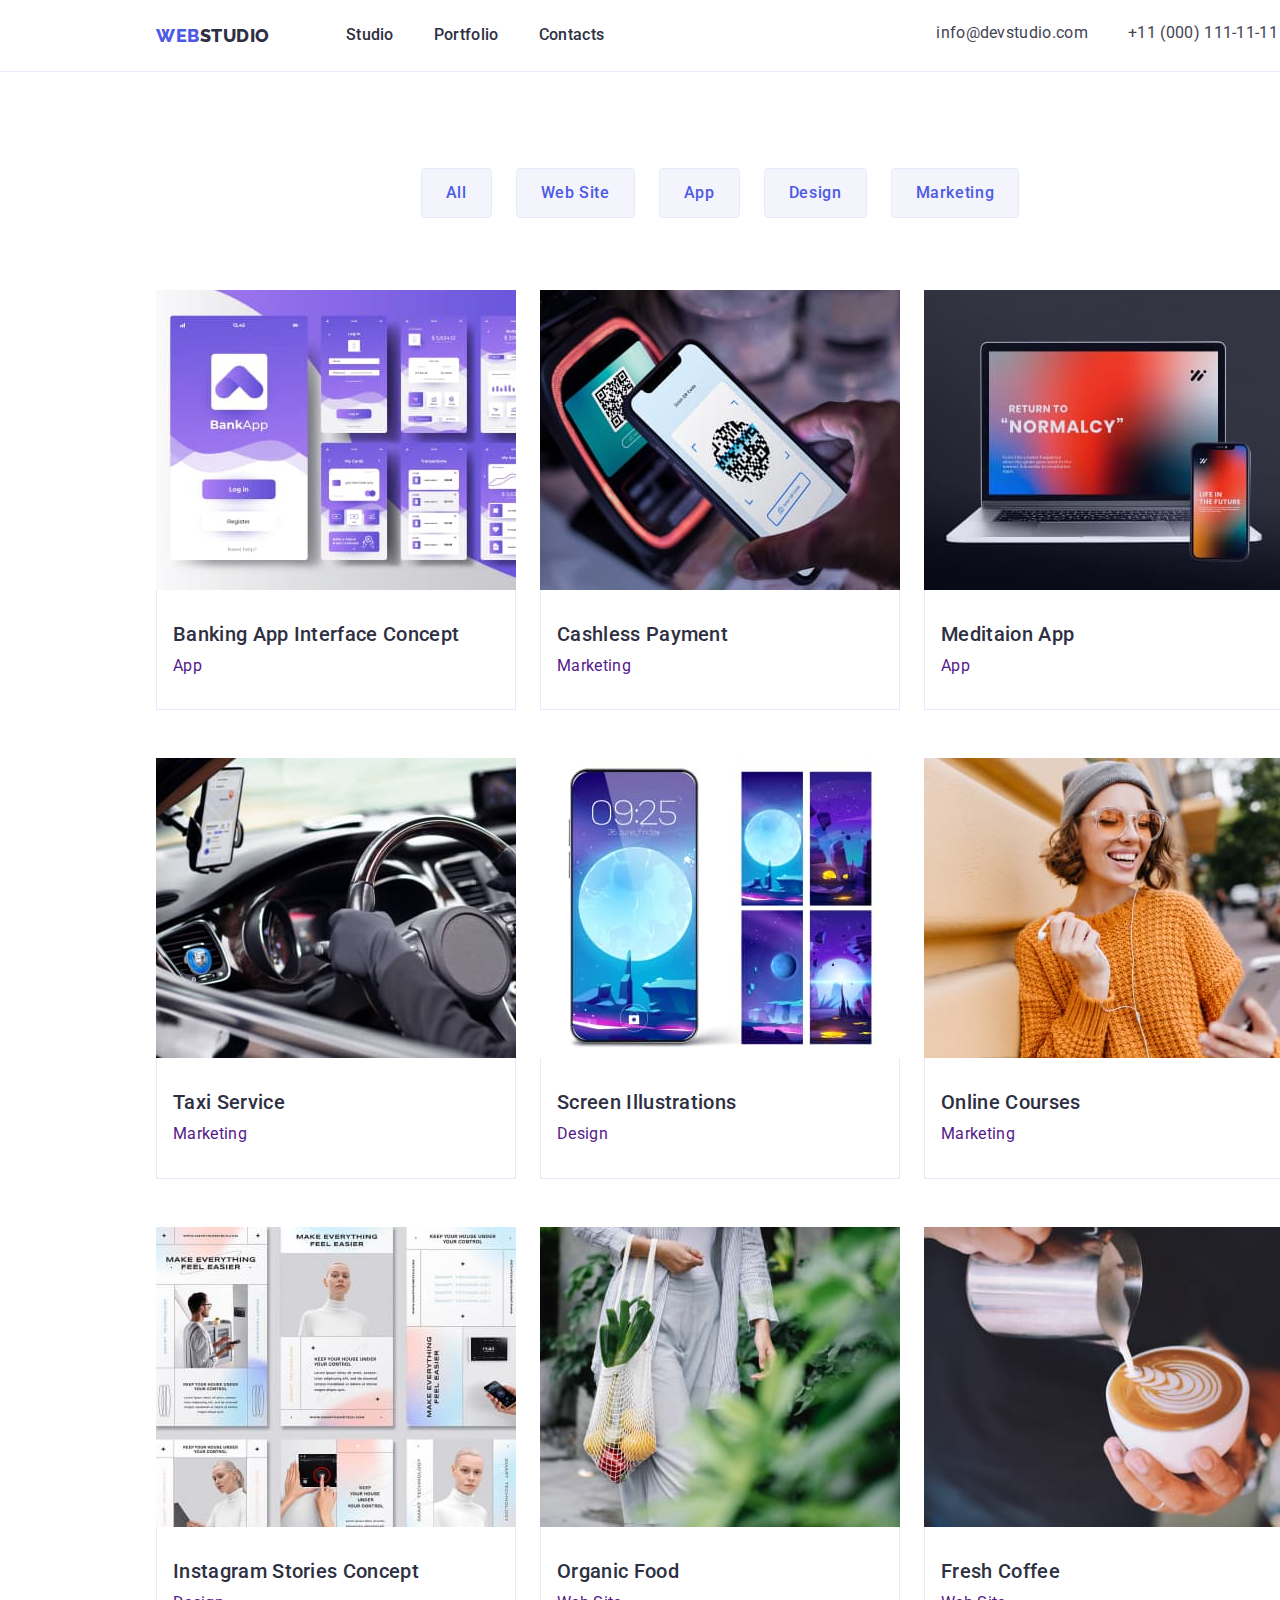
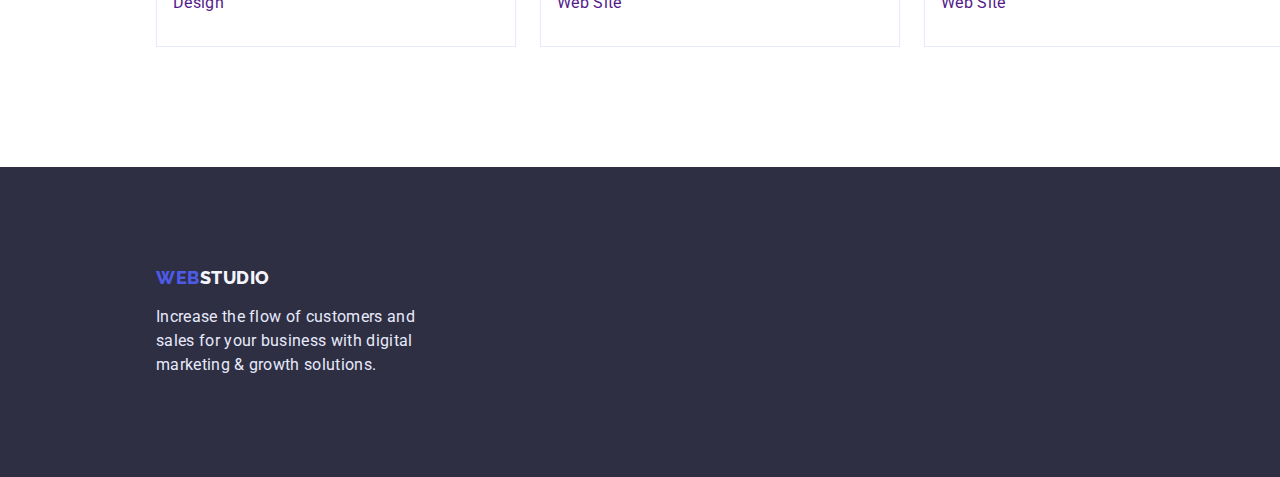
==== commit b20014b4: "css" ====
--- a/portfolio.html
+++ b/portfolio.html
@@ -21,7 +21,9 @@
     <header class="header">
       <div class="container flex-header">
         <!--Navigation-->
-        <a class="logo" href=".">Web<span class="header-logo">Studio</span></a>
+        <a class="header-logo-left" href="."
+          >Web<span class="header-logo-right">Studio</span></a
+        >
         <nav class="navigation">
           <!--Logo-->
 
@@ -49,7 +51,7 @@
     </header>
     <main class="portfolio-main">
       <!-- Hero -->
-      <section class="portfolio-section-hero">
+      <section class="portfolio-section-hero section">
         <div class="container">
           <h1 class="visually-hidden">Portfolio</h1>
           <!-- buttons -->
@@ -200,7 +202,9 @@
     <footer class="footer">
       <div class="container">
         <!--Logo-->
-        <a class="logo" href=".">Web<span class="footer-logo">Studio</span></a>
+        <a class="footer-logo-left" href="."
+          >Web<span class="footer-logo-right">Studio</span></a
+        >
         <p class="footer-p">
           Increase the flow of customers and sales for your business with
           digital marketing & growth solutions.
--- a/css/styles.css
+++ b/css/styles.css
@@ -15,18 +15,22 @@
   --col-btn-shadow: rgba(0, 0, 0, 0.15);
   --col-navy-blue-shadow1: rgba(46, 47, 66, 0.08);
   --col-navy-blue-shadow2: rgba(46, 47, 66, 0.16);
-}
+  background-color: var(--col-background);
+}
+/* margin 0 */
 h1,
 h2,
 h3,
 p {
   margin: 0;
 }
+/* ul flex */
 ul {
   margin: 0;
   padding: 0;
   display: flex;
 }
+/* images */
 img {
   display: block;
 }
@@ -38,11 +42,17 @@
   margin-left: auto;
   margin-right: auto;
 }
+/* flex-header */
 .flex-header {
   display: flex;
   /* align-items: center; */
   gap: 76px;
 }
+/* for sections */
+.section {
+  padding: 120px 0px;
+}
+
 .index-section-flex {
   gap: 24px;
 }
@@ -52,7 +62,10 @@
   font-family: "Roboto", sans-serif;
   letter-spacing: 0.02em;
   color: var(--col-slate);
+  background-color: var(--col-white);
   width: 1440px;
+  margin-left: auto;
+  margin-right: auto;
 }
 /* header */
 .header {
@@ -62,17 +75,17 @@
 }
 
 /* logo */
-.logo {
+.header-logo-left {
   font-family: "Raleway", sans-serif;
   font-weight: 800;
   font-size: 18px;
-  line-height: calc(21 / 18);
+  line-height: calc(24 / 18);
   letter-spacing: 0.03em;
   text-transform: uppercase;
   text-decoration: none;
   color: var(--col-iris);
 }
-.header-logo {
+.header-logo-right {
   color: var(--col-navy-blue);
 }
 /* nav */
@@ -133,9 +146,10 @@
   cursor: pointer;
   background-color: var(--col-iris);
   font-weight: 500;
-  line-height: calc(24 / 18);
+  line-height: calc(24 / 16);
   letter-spacing: 0.04em;
   box-shadow: 0px 4px 4px var(--col-btn-shadow);
+  border: none;
   border-radius: 4px;
   padding: 16px 32px;
   display: block;
@@ -159,28 +173,28 @@
   clip: rect(0 0 0 0);
   overflow: hidden;
 }
-/* index section1 */
-.index-section1-ul {
+/* index section1 strategy*/
+
+.index-section-strategy-ul {
   list-style: none;
   gap: 24px;
-  padding: 120px 0px;
-}
-.index-section1-item {
-  line-height: calc(24 / 18);
+}
+.index-section-strategy-item {
+  line-height: calc(24 / 16);
   width: 264px;
 }
-.index-section1-h3 {
+.index-section-strategy-h3 {
   font-weight: 500;
   font-size: 20px;
   line-height: calc(24 / 20);
   color: var(--col-navy-blue);
   margin-bottom: 8px;
 }
-.index-section2 {
-  margin-bottom: 120px;
+.index-section-work {
+  padding-top: 0px;
 }
 /* index section2 work */
-.index-section2-h2 {
+.index-section-work-h2 {
   font-size: 36px;
   line-height: calc(40 / 36);
   text-align: center;
@@ -188,32 +202,31 @@
   color: var(--col-navy-blue);
   margin-bottom: 72px;
 }
-.index-section2-ul {
-  list-style: none;
-}
-.index-section2-item {
+.index-section-work-ul {
+  list-style: none;
+}
+.index-section-work-item {
   width: 360px;
 }
-.index-section2-img-work {
+.index-section-work-img-work {
   height: 300px;
   border: 1px solid var(--col-cornflower);
 }
 /* index section3 team */
-.index-section3 {
+.index-section-team {
   background-color: var(--col-cloud);
-  padding: 120px 0px;
-}
-.index-section3-h2 {
+}
+.index-section-team-h2 {
   font-size: 36px;
   line-height: calc(40 / 36);
   text-align: center;
   text-transform: capitalize;
   margin-bottom: 72px;
 }
-.index-section3-cards {
-  list-style: none;
-}
-.index-section3-cards-item {
+.index-section-team-cards {
+  list-style: none;
+}
+.index-section-team-cards-item {
   background-color: var(--col-white);
   box-shadow: 0px 1px 6px var(--col-navy-blue-shadow1),
     0px 1px 1px var(--col-navy-blue-shadow2),
@@ -221,13 +234,13 @@
   border-radius: 0px 0px 4px 4px;
   width: 264px;
 }
-.index-section3-cards-img {
+.index-section-team-cards-img {
   height: 260px;
 }
-.index-section3-cards-text {
+.index-section-team-cards-text {
   padding: 32px 0px;
 }
-.index-section3-cards-h3 {
+.index-section-team-cards-h3 {
   font-weight: 500;
   font-size: 20px;
   line-height: calc(24 / 20);
@@ -235,8 +248,8 @@
   color: var(--col-navy-blue);
   margin-bottom: 8px;
 }
-.index-section3-cards-p {
-  line-height: calc(24 / 18);
+.index-section-team-cards-p {
+  line-height: calc(24 / 16);
   text-align: center;
 }
 /* footer */
@@ -244,9 +257,21 @@
   background-color: var(--col-navy-blue);
   padding: 100px 0px;
 }
-.footer-logo {
+.footer-logo-left {
+  font-family: "Raleway", sans-serif;
+  font-weight: 800;
+  font-size: 18px;
+  line-height: calc(22 / 18);
+  letter-spacing: 0.03em;
+  text-transform: uppercase;
+  text-decoration: none;
+  color: var(--col-iris);
+  display: block;
+}
+.footer-logo-right {
   color: var(--col-cloud);
 }
+
 .footer-p {
   color: var(--col-cornflower);
   line-height: calc(24 / 16);
@@ -256,15 +281,19 @@
 /* portfolio */
 /* main */
 /* hero */
+.portfolio-section-hero {
+  padding-top: 96px;
+}
 .portfolio-hero-btns {
   list-style: none;
   justify-content: center;
-  margin-top: 96px;
   margin-bottom: 72px;
 }
 .portfolio-hero-btn {
   font-family: inherit;
   font-weight: 500;
+  font-size: 16px;
+  line-height: calc(24 / 16);
   letter-spacing: 0.04em;
   color: var(--col-iris);
   cursor: pointer;
@@ -282,7 +311,6 @@
   list-style: none;
   flex-wrap: wrap;
   gap: 48px 24px;
-  margin-bottom: 120px;
 }
 .portfolio-hero-items {
   width: 360px;
@@ -300,7 +328,6 @@
   height: 300px;
 }
 .portfolio-hero-text {
-  /* border: 1px solid var(--col-cornflower); */
   border-left: 1px solid var(--col-cornflower);
   border-right: 1px solid var(--col-cornflower);
   border-bottom: 1px solid var(--col-cornflower);
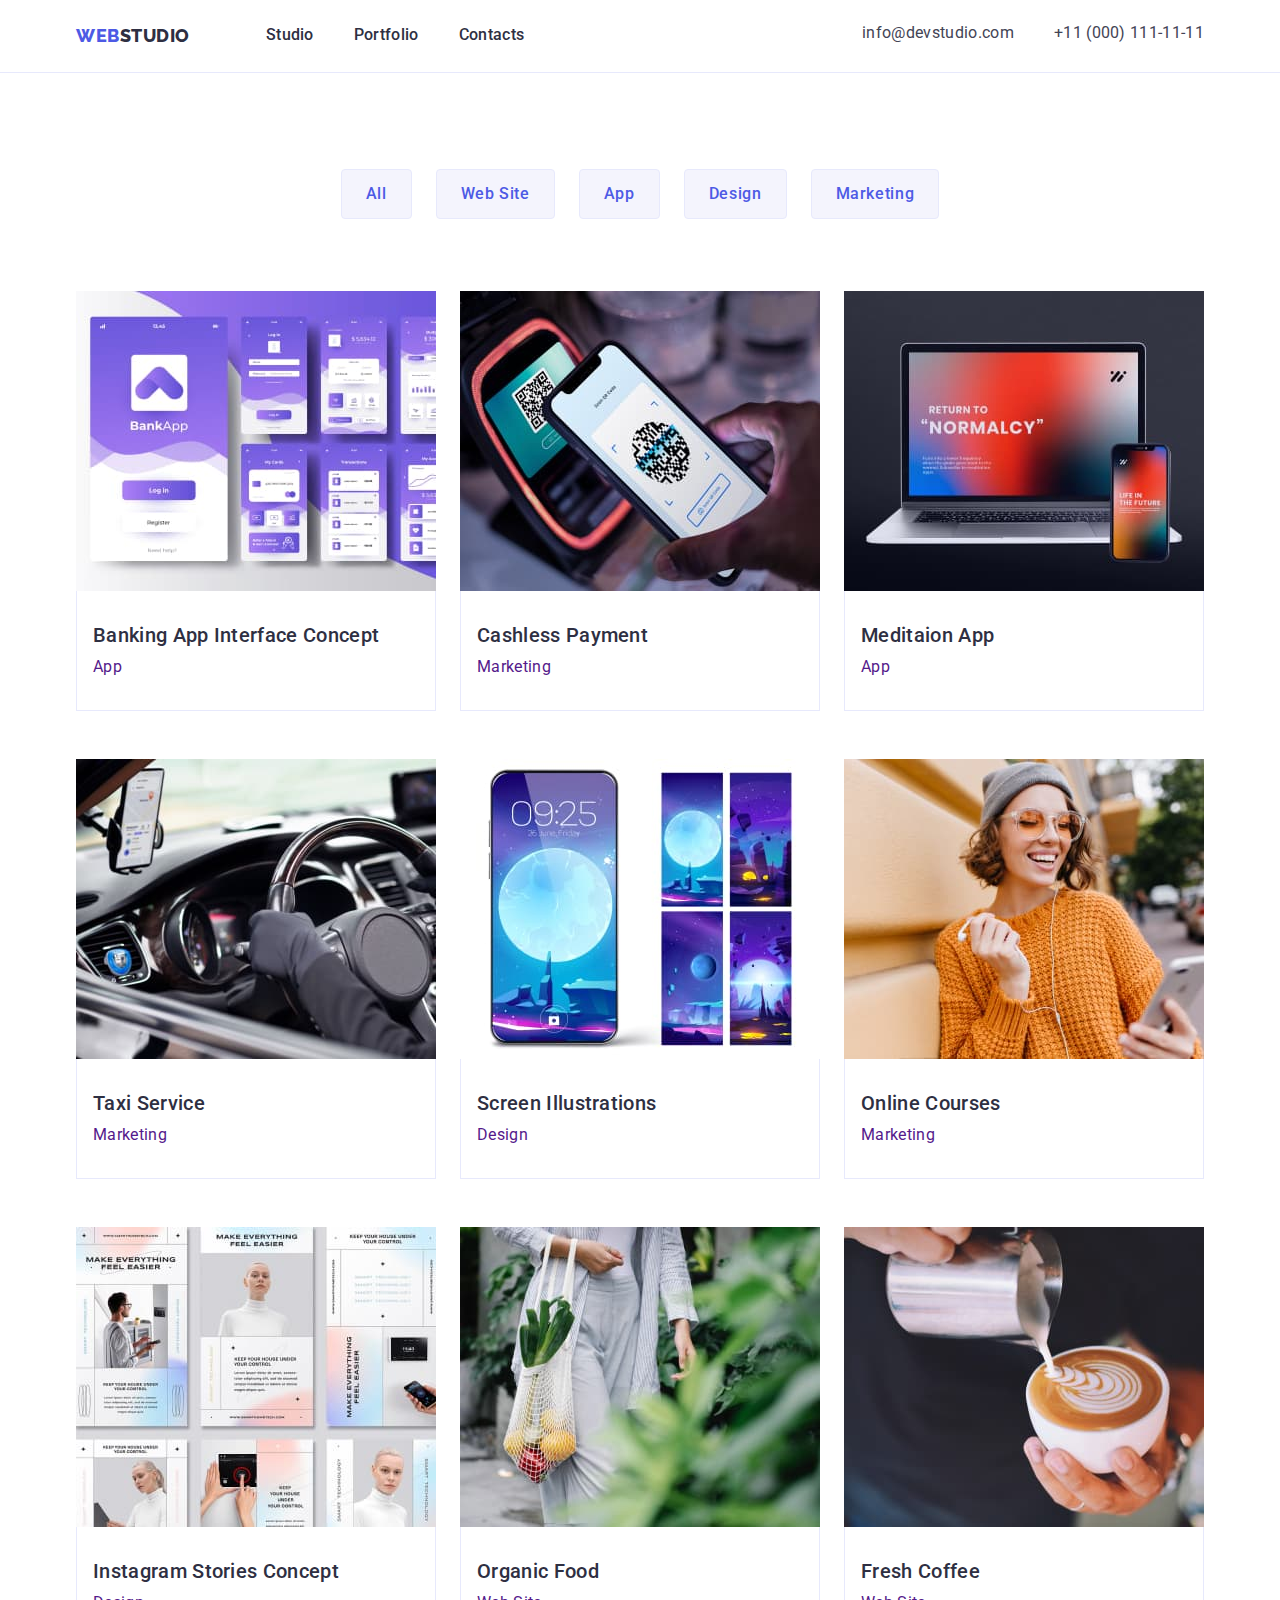
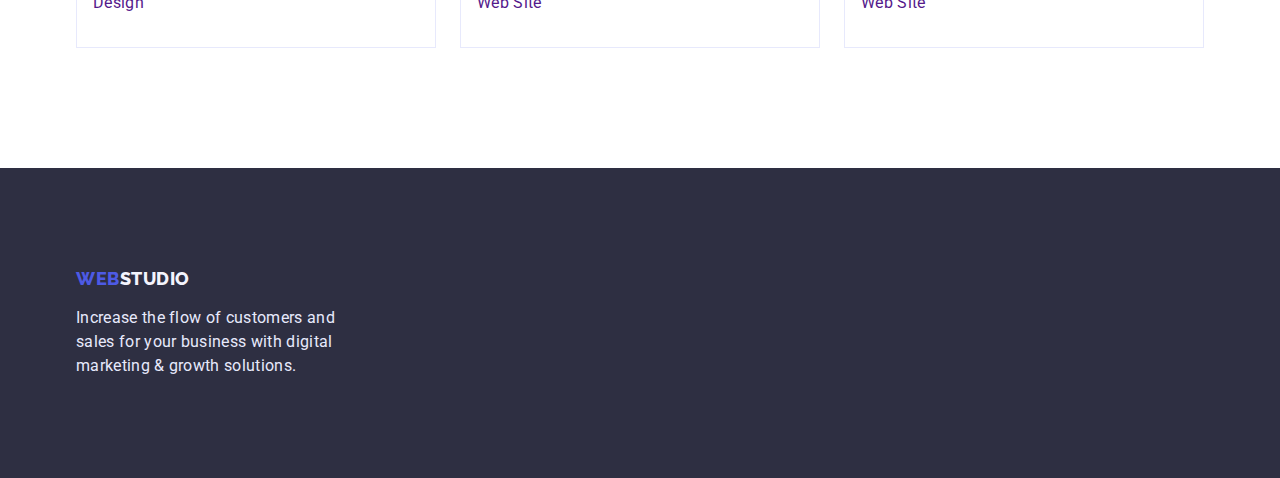
==== commit 183300da: "calc" ====
--- a/portfolio.html
+++ b/portfolio.html
@@ -55,7 +55,7 @@
         <div class="container">
           <h1 class="visually-hidden">Portfolio</h1>
           <!-- buttons -->
-          <ul class="portfolio-hero-btns index-section-flex">
+          <ul class="portfolio-hero-btns section-flex">
             <li>
               <button class="portfolio-hero-btn" type="button">All</button>
             </li>
--- a/css/styles.css
+++ b/css/styles.css
@@ -15,8 +15,11 @@
   --col-btn-shadow: rgba(0, 0, 0, 0.15);
   --col-navy-blue-shadow1: rgba(46, 47, 66, 0.08);
   --col-navy-blue-shadow2: rgba(46, 47, 66, 0.16);
-  background-color: var(--col-background);
-}
+  --cont-width: 1158px;
+  --cont-padding-left: 15px;
+  --cont-padding-right: 15px;
+  --sect-flex-gap: 24px;
+  }
 /* margin 0 */
 h1,
 h2,
@@ -36,25 +39,23 @@
 }
 /* container */
 .container {
-  width: 1158px;
-  padding-left: 15px;
-  padding-right: 15px;
+  width: var(--cont-width);
+  padding-left: var(--cont-padding-left);
+  padding-right: var(--cont-padding-right);
   margin-left: auto;
   margin-right: auto;
 }
 /* flex-header */
 .flex-header {
   display: flex;
-  /* align-items: center; */
-  gap: 76px;
 }
 /* for sections */
 .section {
   padding: 120px 0px;
 }
 
-.index-section-flex {
-  gap: 24px;
+.section-flex {
+  gap: var(--sect-flex-gap);
 }
 
 /* body */
@@ -62,16 +63,12 @@
   font-family: "Roboto", sans-serif;
   letter-spacing: 0.02em;
   color: var(--col-slate);
-  background-color: var(--col-white);
-  width: 1440px;
-  margin-left: auto;
-  margin-right: auto;
 }
 /* header */
 .header {
   border-bottom: 1px solid var(--col-cornflower);
   padding-top: 24px;
-  padding-bottom: 23.2px;
+  padding-bottom: 24px;
 }
 
 /* logo */
@@ -87,13 +84,13 @@
 }
 .header-logo-right {
   color: var(--col-navy-blue);
+  margin-right: 76px;
 }
 /* nav */
 .navigation {
-  margin-right: 256px;
+  margin-right: auto;
 }
 .nav-ul {
-  /* display: inherit; */
   list-style: none;
   gap: 40px;
 }
@@ -109,7 +106,6 @@
 }
 /* address */
 .address-ul {
-  /* display: flex; */
   list-style: none;
   gap: 40px;
 }
@@ -177,11 +173,10 @@
 
 .index-section-strategy-ul {
   list-style: none;
-  gap: 24px;
 }
 .index-section-strategy-item {
   line-height: calc(24 / 16);
-  width: 264px;
+  flex-basis: calc((var(--cont-width) - var(--cont-padding-left) - var(--cont-padding-right) - var(--sect-flex-gap) * 3) / 4);
 }
 .index-section-strategy-h3 {
   font-weight: 500;
@@ -206,11 +201,13 @@
   list-style: none;
 }
 .index-section-work-item {
-  width: 360px;
+ border: 1px solid var(--col-cornflower);
+ flex-basis: calc((var(--cont-width) - var(--cont-padding-left) - var(--cont-padding-right) - var(--sect-flex-gap) * 2) / 3 );
 }
 .index-section-work-img-work {
+  width: 360px
   height: 300px;
-  border: 1px solid var(--col-cornflower);
+  
 }
 /* index section3 team */
 .index-section-team {
@@ -232,9 +229,11 @@
     0px 1px 1px var(--col-navy-blue-shadow2),
     0px 2px 1px var(--col-navy-blue-shadow1);
   border-radius: 0px 0px 4px 4px;
+  /* flex-basis: calc((1158px-15px-15px-24px*3)/4); */
+  flex-basis: calc((var(--cont-width) - var(--cont-padding-left) - var(--cont-padding-right) - var(--sect-flex-gap) * 3) / 4);
+}
+.index-section-team-cards-img {
   width: 264px;
-}
-.index-section-team-cards-img {
   height: 260px;
 }
 .index-section-team-cards-text {
@@ -310,10 +309,10 @@
 .portfolio-hero-ul {
   list-style: none;
   flex-wrap: wrap;
-  gap: 48px 24px;
+  gap: 48px var(--sect-flex-gap);
 }
 .portfolio-hero-items {
-  width: 360px;
+  flex-basis: calc((var(--cont-width) - var(--cont-padding-left) - var(--cont-padding-right) - var(--sect-flex-gap) * 2) / 3);
 }
 .portfolio-hero-a {
   text-decoration: none;
@@ -325,6 +324,7 @@
 }
 
 .portfolio-hero-img {
+  width: 360px;
   height: 300px;
 }
 .portfolio-hero-text {
